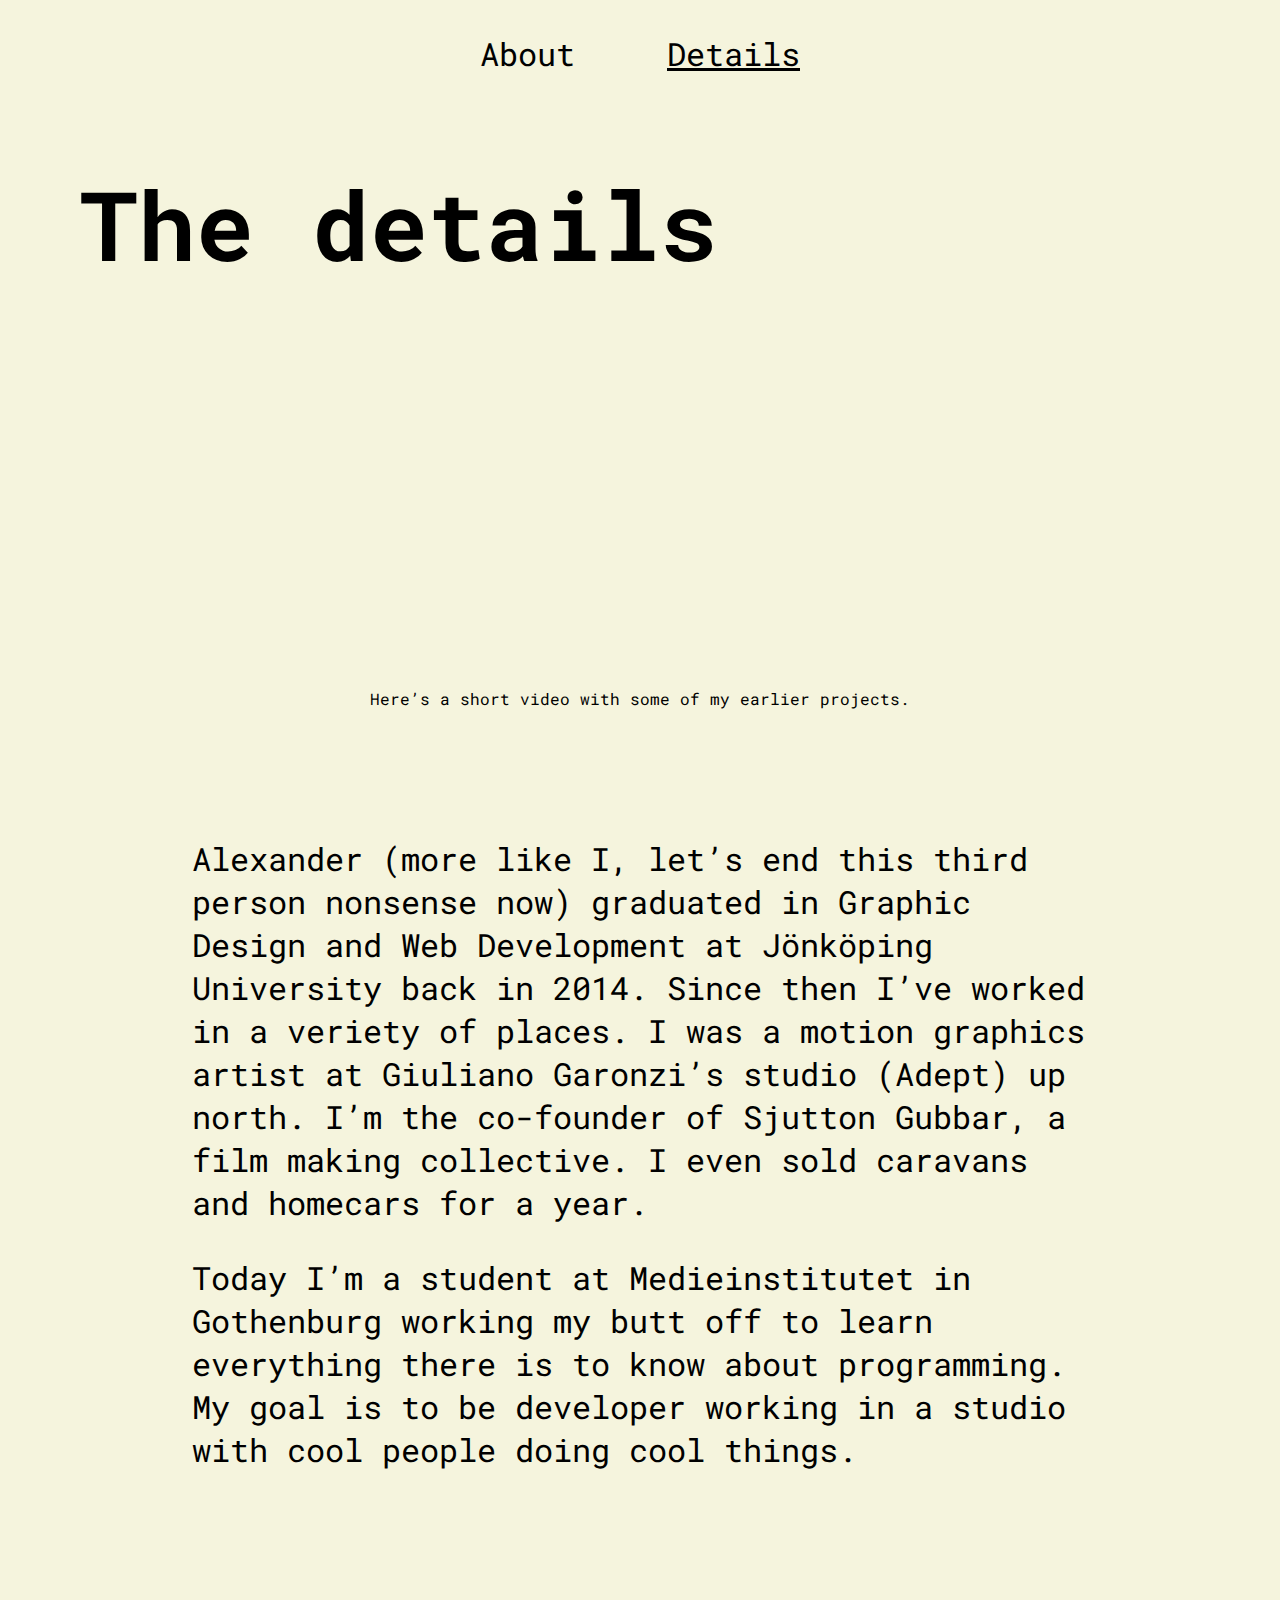
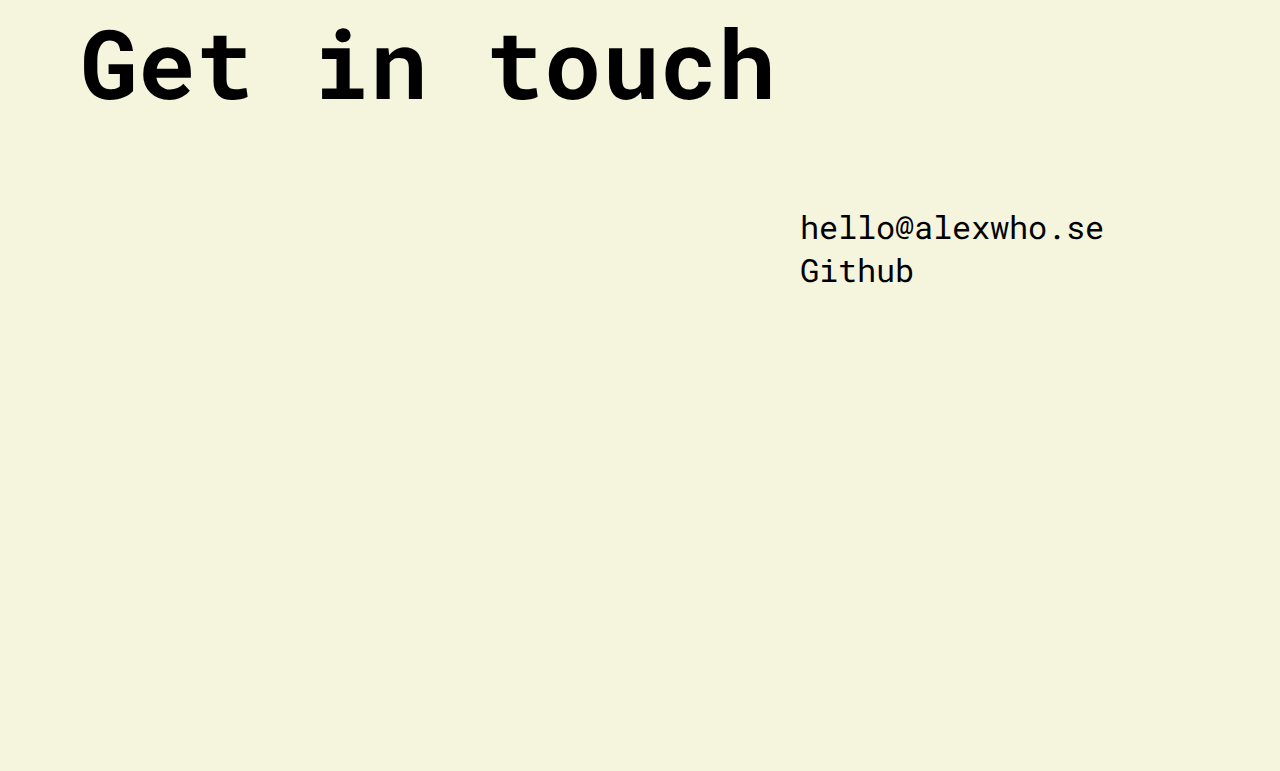
==== about.html @ ba2bb8c6 "Small fixes" ====
<!DOCTYPE html>
<html lang="en">
  <head>
    <meta charset="UTF-8" />
    <meta name="viewport" content="width=device-width, initial-scale=1" />
    <title>Alex who?</title>
    <link rel="stylesheet" href="style.css" />
    <link rel="stylesheet" href="mobile.css" />
    <link rel="stylesheet" href="tablet.css" />
    <link rel="stylesheet" href="desktop.css" />
    <link
      rel="stylesheet"
      href="https://fonts.googleapis.com/css2?family=Roboto+Mono:wght@300&display=swap"
      rel="stylesheet"
    />
    <script defer src="script.js"></script>
  </head>
  <body>
    <header class="flex small">
      <a href="index.html">About</a>
      <a class="underline" href="about.html">Details</a>
    </header>
    <h1 class="xlarge margin-left">The details</h1>
    <section class="center-text">
      <div style="padding: 10rem 10rem; position: relative" class="">
        <iframe
          src="https://player.vimeo.com/video/188693101?color=ffffff&title=0&byline=0&portrait=0"
          style="position: absolute; top: 0; left: 0; width: 100%; height: 100%"
          frameborder="0"
          allow="autoplay; fullscreen"
        ></iframe>
      </div>
      <script src="https://player.vimeo.com/api/player.js"></script>
    </section>

    <div class="center-text">
      <p>Here’s a short video with some of my earlier projects.</p>
    </div>
    <div class="bread-text">
      <p class="small">
        Alexander (more like I, let’s end this third person nonsense now)
        graduated in Graphic Design and Web Development at Jönköping University
        back in 2014. Since then I’ve worked in a veriety of places. I was a
        motion graphics artist at Giuliano Garonzi’s studio (Adept) up north.
        I’m the co-founder of Sjutton Gubbar, a film making collective. I even
        sold caravans and homecars for a year.
      </p>
      <p class="small">
        Today I’m a student at Medieinstitutet in Gothenburg working my butt off
        to learn everything there is to know about programming. My goal is to be
        developer working in a studio with cool people doing cool things.
      </p>
    </div>
    <h2 class="xlarge margin-left">Get in touch</h2>
    <span class="right medium">hello@alexwho.se</span><br />
    <a class="right medium" href="https://github.com/supertramps">Github</a>
    <div class="whitespace"></div>
  </body>
</html>
---- style.css ----
/* #region global CSS */
html {
  width: 100vw;
  /* overflow-x: hidden; */
}
body {
  margin: auto;
  font-family: "Roboto Mono", monospace;
  background-color: rgb(245, 244, 221);
  padding: 0;
  max-width: 60%;
  overflow-x: hidden;
}

header {
  max-width: 20rem;
  height: 4rem;
  justify-content: space-between;
  text-align: center;
  margin: auto;
  padding-top: 2rem;
}

a {
  text-decoration: none;
  color: black;
}

a:visited {
  text-decoration: none;
}
/* #endregion global CSS */

/*#region ID's */
#nameFixed {
  position: fixed;
  margin-top: 7rem;
  z-index: 2;
}

#nameUnFixed {
  margin-top: 7rem;
  margin-left: 1rem;
  z-index: 2;
}

#profile-picture-container {
  height: 37rem;
  width: 26rem;
  background-image: url(./assets/alexander.jpeg);
  background-size: cover;
  background-position-y: center;
  opacity: 60%;
  position: relative;
  bottom: 37rem;
  left: 5rem;
}

#details {
  margin-left: 5rem;
  z-index: 1;
}
/*#endregion ID's */

/* #region reusable classes */
.container {
  height: 40rem;
  width: 50rem;
  word-wrap: break-word;
  margin-top: 5rem;
  z-index: 1;
  position: relative;
  left: 20rem;
}

.center-text {
  text-align: center;
}

.margin-left {
  margin-left: 5rem;
}

.margin-top {
  margin-top: 10rem;
}

.flex {
  display: flex;
}

.column {
  flex-direction: column;
}

.space-between {
  justify-content: space-between;
}

.center {
  justify-content: center;
  align-items: center;
}

.end {
  align-items: flex-end;
}

.small {
  font-size: 1.75rem;
}

.medium {
  font-size: 2.25rem;
}

.medium-large {
  font-size: 3rem;
}

.large {
  font-size: 4rem;
}

.xlarge {
  font-size: 6rem;
}

.bread-text {
  padding: 5rem 20rem 10rem 20rem;
  margin-bottom: -10rem;
}

.right {
  left: 50rem;
  position: relative;
}

.whitespace {
  height: 210rem;
}

.margin-bot {
  margin-bottom: 20rem;
}

.underline {
  text-decoration-line: underline;
}

.hidden {
  opacity: 0;
}

.section {
  /* opacity: 1; */
  transition: opacity 1s ease;
}
/* #endregion reusable classes */
---- mobile.css ----
@media all and (max-width: 749px) {
  body {
    max-width: 100%;
  }

  /* #region ID's */
  #profile-picture-container {
    height: 20rem;
    width: 13rem;
    background-image: url(./assets/alexander.jpeg);
    background-size: cover;
    background-position-y: center;
    opacity: 60%;
    position: relative;
    bottom: 23rem;
    left: -5rem;
  }
  #nameUnFixed {
    margin-top: 7rem;
    margin-left: 10rem;
    z-index: 2;
  }
  #nameFixed {
    position: fixed;
    margin-left: 6%;
    margin-top: 7rem;
    z-index: 2;
  }
  /* #endregion ID's */

  /* #region reusable classes */
  /* #region font-sizing */
  .small {
    font-size: 1rem;
  }

  .medium {
    font-size: 1rem;
  }

  .large {
    font-size: 1.6rem;
  }

  .xlarge {
    font-size: 2rem;
  }

  .medium-large {
    font-size: 1rem;
  }
  /* #endregion font-sizing */

  .whitespace {
    height: 12rem;
  }

  .container {
    height: 20rem;
    width: 10rem;
    left: 6rem;
  }
  .margin-left {
    margin-left: 1rem;
  }

  .right {
    left: 2rem;
  }
  .bread-text {
    padding: 5rem 2rem 1rem 2rem;
    margin-bottom: 5rem;
  }
  /* #endregion reusable classes */
}
---- tablet.css ----
@media all and (min-width: 750px) and (max-width: 1800px) {
  body {
    max-width: 100%;
    /* background-color: sandybrown; */
  }

  /* #region ID's */
  #profile-picture-container {
    height: 25rem;
    width: 18rem;
    bottom: 30rem;
    left: 3rem;
  }
  #nameUnFixed {
    margin-left: 10rem;
  }
  #nameFixed {
    margin-left: 6%;
  }
  /* #endregion ID's */

  /* #region reusable classes */
  /* #region font-sizing */
  .small {
    font-size: 2rem;
  }

  .medium {
    font-size: 2rem;
  }

  .large {
    font-size: 3rem;
  }

  .medium-large {
    font-size: 2rem;
  }
  /* #endregion font-sizing */

  .whitespace {
    height: 30rem;
  }

  .container {
    height: 30rem;
    width: 25rem;
    word-wrap: break-word;
    margin-top: 5rem;
    z-index: 1;
    position: relative;
    left: 10rem;
  }
  .right {
    left: 50rem;
  }
  .bread-text {
    padding: 5rem 1rem 1rem 1rem;
    margin-bottom: 5rem;
    max-width: 70%;
    margin: auto;
  }
  .margin-left {
    margin-left: 5rem;
  }
  /* #endregion reusable classes */
}
---- desktop.css ----
@media screen and (min-width: 1801px) and (max-width: 2199px) {
  body {
    max-width: 80%;
    /* background-color: indianred; */
  }
  #nameUnFixed {
    margin-left: 20%;
  }

  #last-p {
    height: 20rem;
  }

  .whitespace {
    height: 13rem;
  }
}
@media screen and (min-width: 2200px) {
  #nameFixed {
    margin-left: 0rem;
  }
  .bread-text {
    max-width: 60%;
  }
  body {
    max-width: 50%;
    /* background-color: silver; */
  }
  .whitespace {
    height: 12rem;
  }
}

@media screen and (min-width: 3440px) {
  .whitespace {
    height: 69rem;
  }
  #nameFixed {
    margin-left: 1%;
  }
  body {
    max-width: 40%;
    /* background-color: gold; */
  }
}
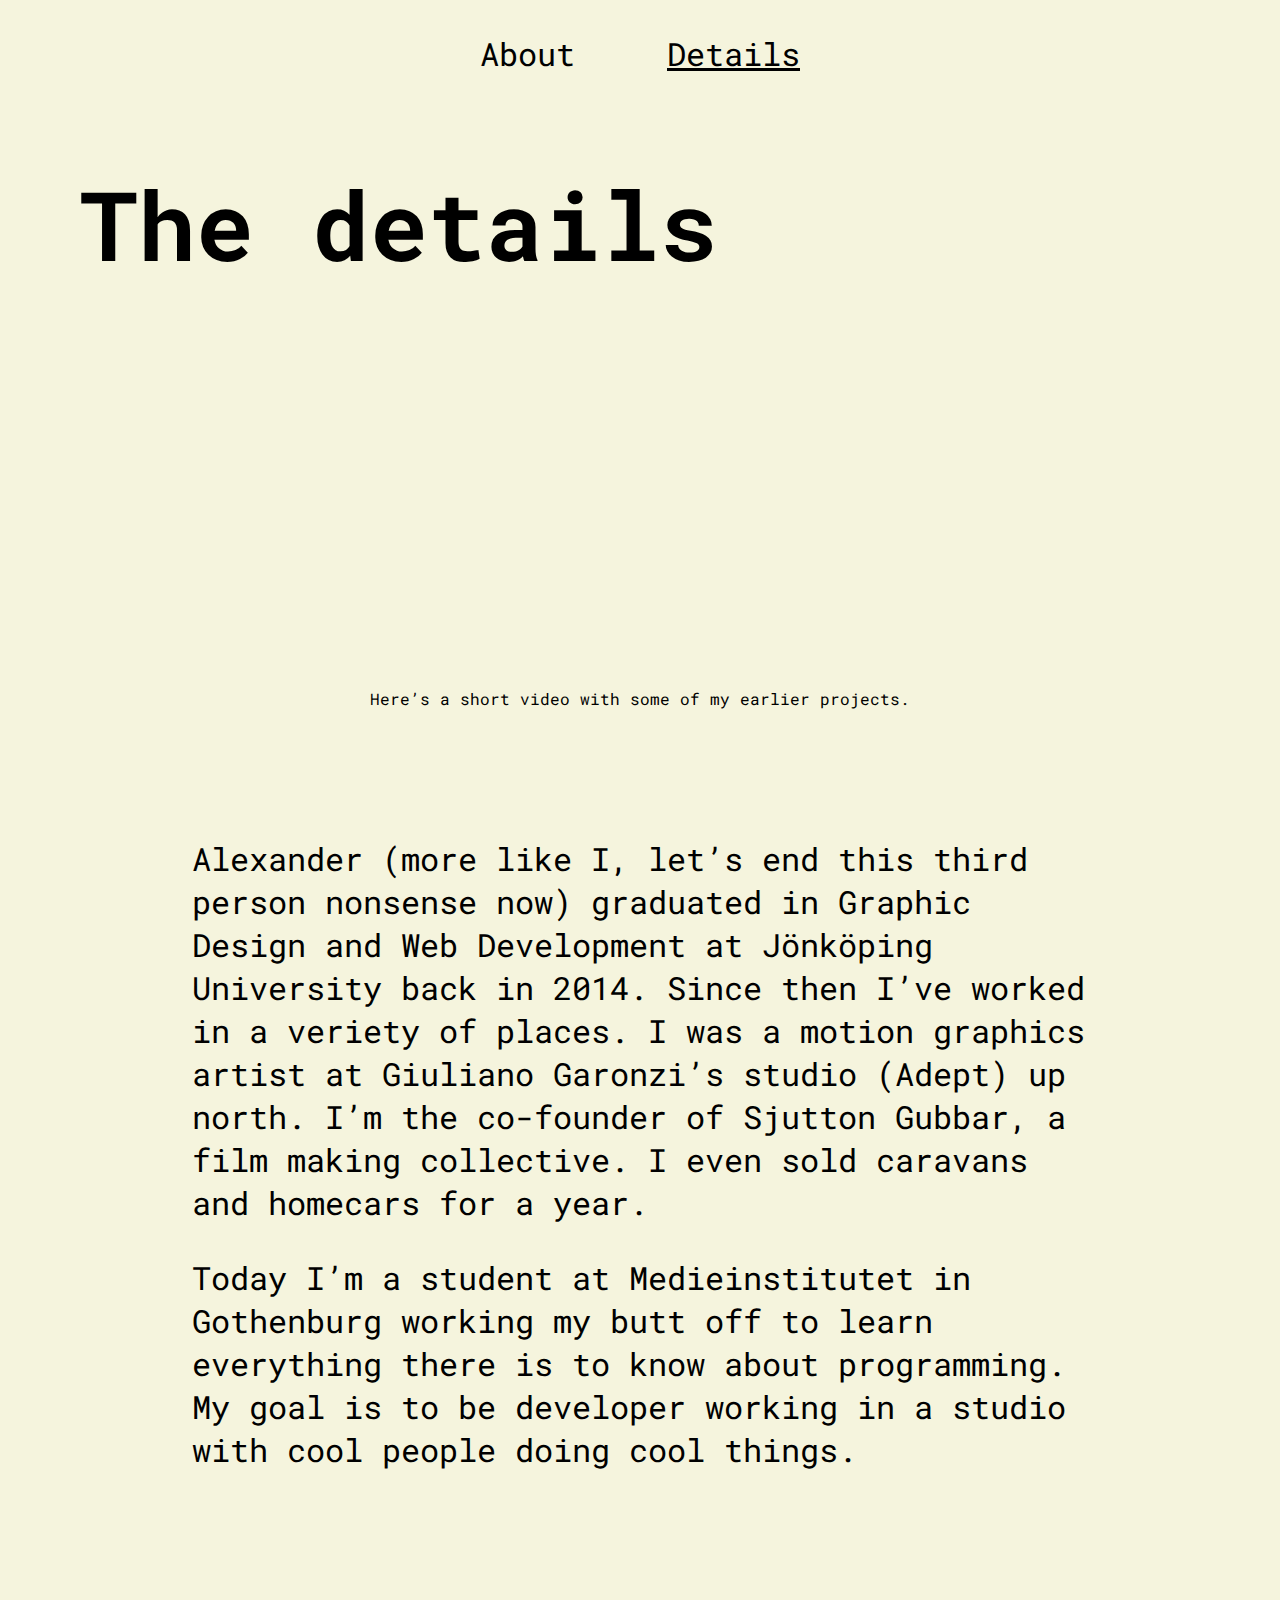
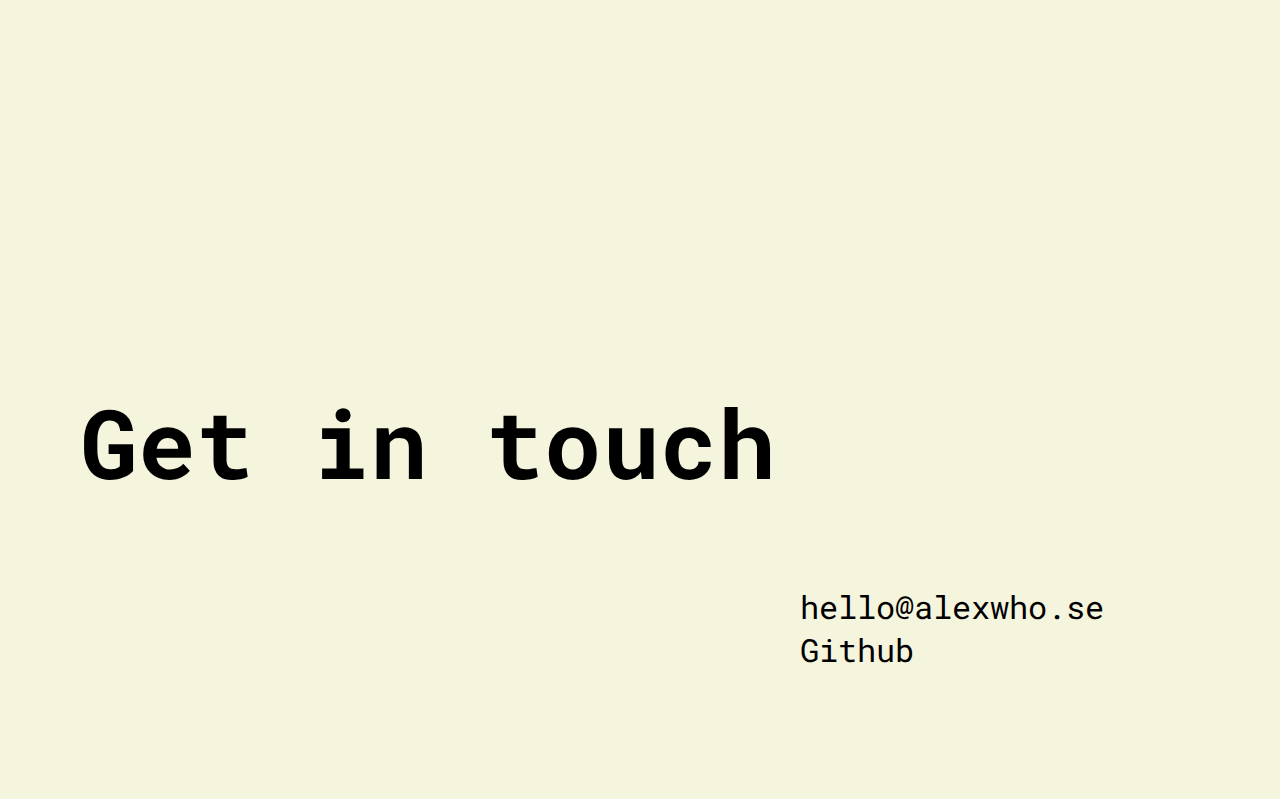
==== commit 42293eff: "Cleaned up the code" ====
--- a/about.html
+++ b/about.html
@@ -3,7 +3,7 @@
   <head>
     <meta charset="UTF-8" />
     <meta name="viewport" content="width=device-width, initial-scale=1" />
-    <title>Alex who?</title>
+    <title>Alex Me.</title>
     <link rel="stylesheet" href="style.css" />
     <link rel="stylesheet" href="mobile.css" />
     <link rel="stylesheet" href="tablet.css" />
@@ -22,7 +22,7 @@
     </header>
     <h1 class="xlarge margin-left">The details</h1>
     <section class="center-text">
-      <div style="padding: 10rem 10rem; position: relative" class="">
+      <div style="padding: 10rem 10rem; position: relative">
         <iframe
           src="https://player.vimeo.com/video/188693101?color=ffffff&title=0&byline=0&portrait=0"
           style="position: absolute; top: 0; left: 0; width: 100%; height: 100%"
@@ -51,6 +51,17 @@
         developer working in a studio with cool people doing cool things.
       </p>
     </div>
+    <!-- a spotify playlist -->
+    <div class="flex center">
+      <iframe
+        src="https://open.spotify.com/embed/playlist/6bgwdVtzTle7bGU2iGCVUJ"
+        width="300"
+        height="380"
+        frameborder="0"
+        allowtransparency="true"
+        allow="encrypted-media"
+      ></iframe>
+    </div>
     <h2 class="xlarge margin-left">Get in touch</h2>
     <span class="right medium">hello@alexwho.se</span><br />
     <a class="right medium" href="https://github.com/supertramps">Github</a>
--- a/style.css
+++ b/style.css
@@ -56,10 +56,10 @@
   left: 5rem;
 }
 
-#details {
-  margin-left: 5rem;
-  z-index: 1;
+#playlist {
+  align-items: center;
 }
+
 /*#endregion ID's */
 
 /* #region reusable classes */
@@ -153,7 +153,6 @@
 }
 
 .section {
-  /* opacity: 1; */
-  transition: opacity 1s ease;
+  transition: opacity 1.5s ease;
 }
 /* #endregion reusable classes */
--- a/tablet.css
+++ b/tablet.css
@@ -1,7 +1,6 @@
 @media all and (min-width: 750px) and (max-width: 1800px) {
   body {
     max-width: 100%;
-    /* background-color: sandybrown; */
   }
 
   /* #region ID's */
@@ -11,11 +10,13 @@
     bottom: 30rem;
     left: 3rem;
   }
+
+  #nameFixed {
+    margin-left: 6%;
+  }
+
   #nameUnFixed {
     margin-left: 10rem;
-  }
-  #nameFixed {
-    margin-left: 6%;
   }
   /* #endregion ID's */
 
@@ -29,17 +30,18 @@
     font-size: 2rem;
   }
 
+  .medium-large {
+    font-size: 2rem;
+  }
+
   .large {
     font-size: 3rem;
   }
 
-  .medium-large {
-    font-size: 2rem;
-  }
   /* #endregion font-sizing */
 
   .whitespace {
-    height: 30rem;
+    height: 8rem;
   }
 
   .container {
--- a/desktop.css
+++ b/desktop.css
@@ -1,7 +1,6 @@
 @media screen and (min-width: 1801px) and (max-width: 2199px) {
   body {
     max-width: 80%;
-    /* background-color: indianred; */
   }
   #nameUnFixed {
     margin-left: 20%;
@@ -24,7 +23,6 @@
   }
   body {
     max-width: 50%;
-    /* background-color: silver; */
   }
   .whitespace {
     height: 12rem;
@@ -40,6 +38,5 @@
   }
   body {
     max-width: 40%;
-    /* background-color: gold; */
   }
 }
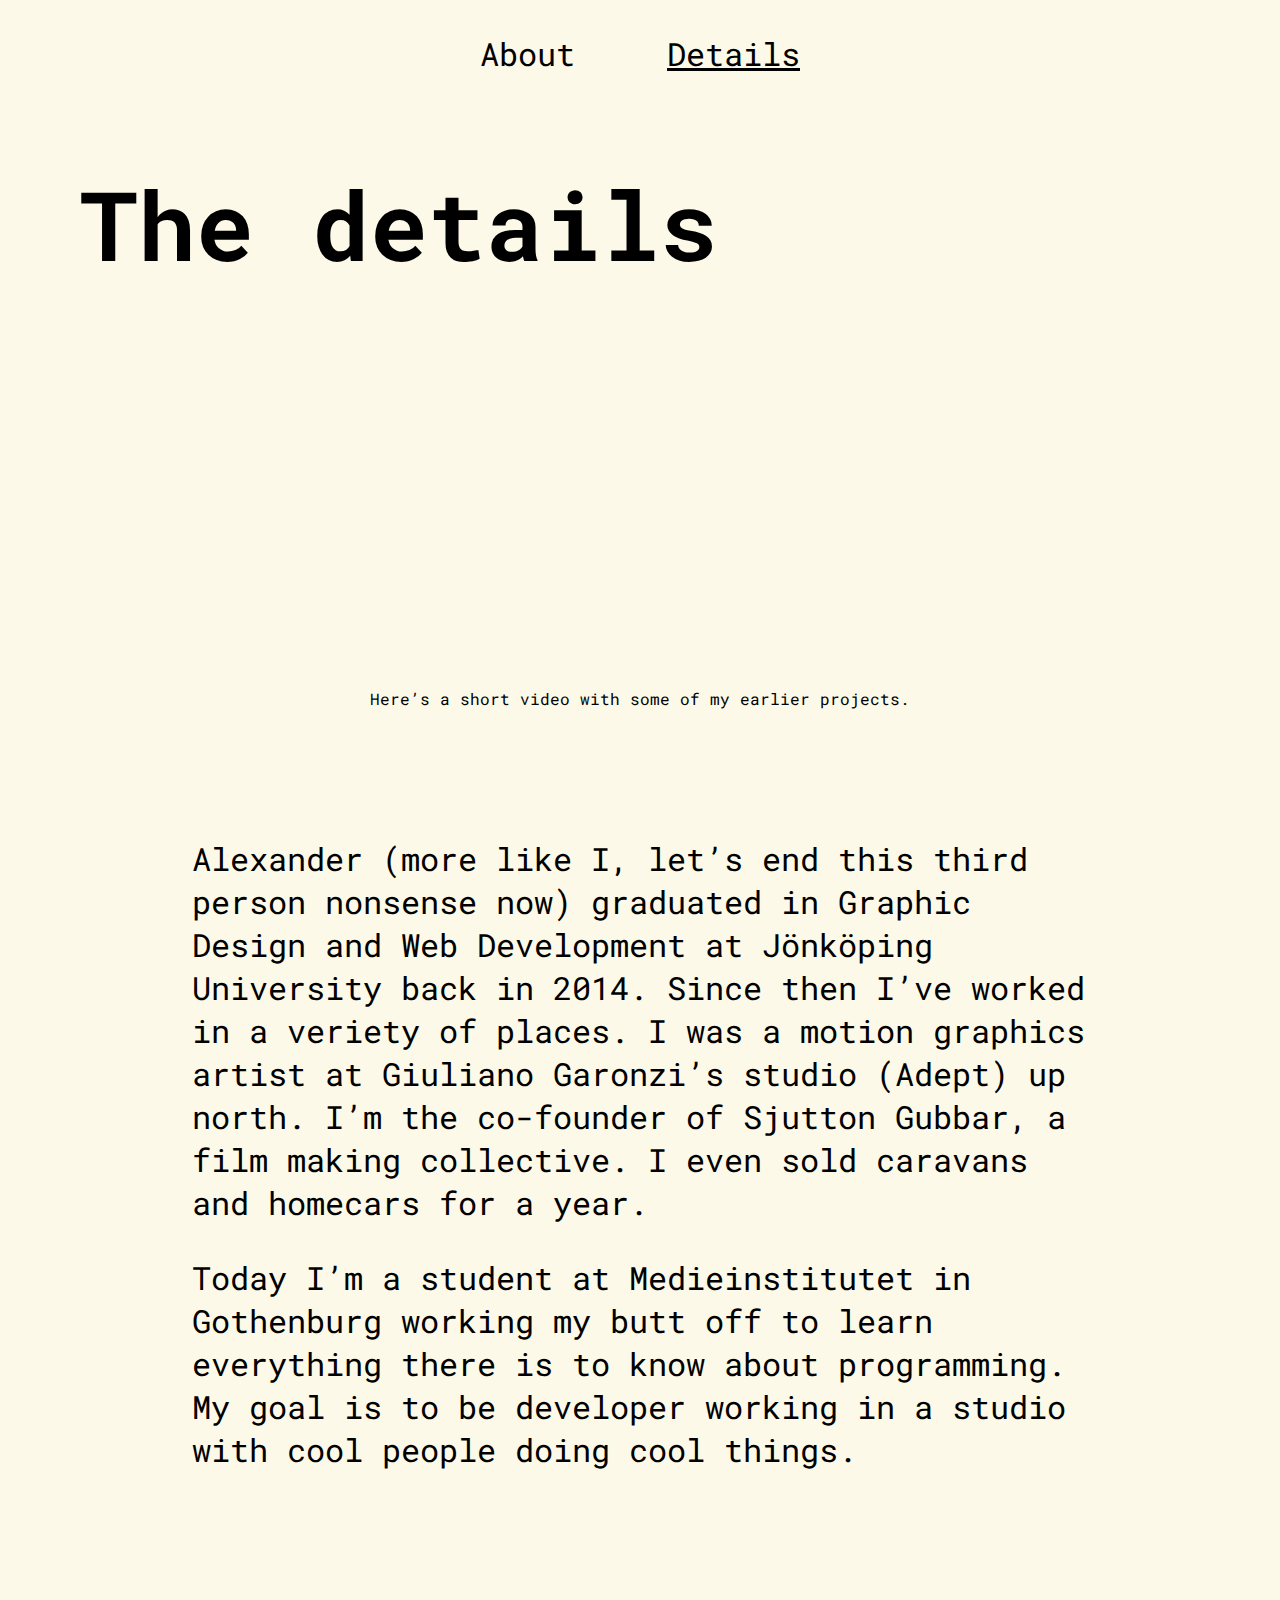
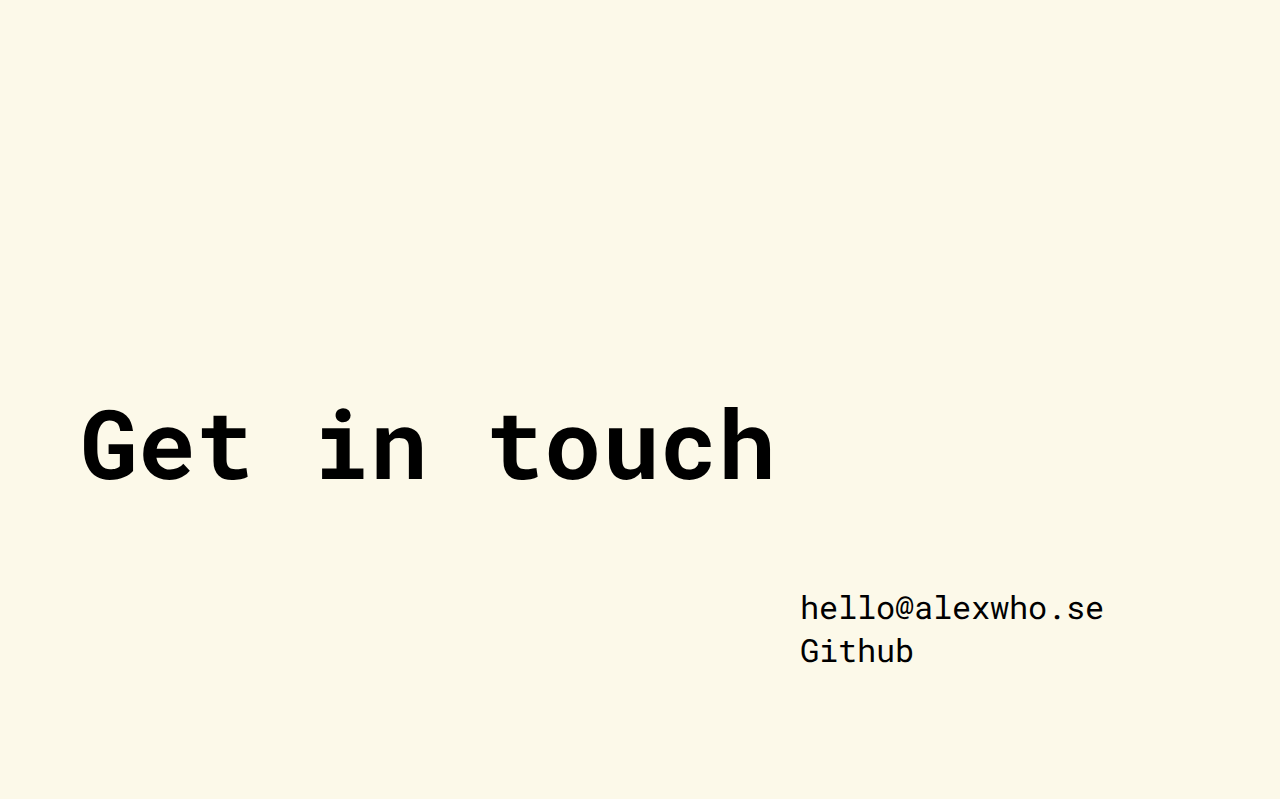
==== commit 3af92a2a: "Updated contact info" ====
--- a/about.html
+++ b/about.html
@@ -63,7 +63,8 @@
       ></iframe>
     </div>
     <h2 class="xlarge margin-left">Get in touch</h2>
-    <span class="right medium">hello@alexwho.se</span><br />
+    <a class="right medium" href="mailto:hello@alexwho.se">hello@alexwho.se</a
+    ><br />
     <a class="right medium" href="https://github.com/supertramps">Github</a>
     <div class="whitespace"></div>
   </body>
--- a/style.css
+++ b/style.css
@@ -6,7 +6,7 @@
 body {
   margin: auto;
   font-family: "Roboto Mono", monospace;
-  background-color: rgb(245, 244, 221);
+  background-color: rgb(252, 249, 233);
   padding: 0;
   max-width: 60%;
   overflow-x: hidden;
@@ -57,6 +57,7 @@
 }
 
 #playlist {
+  align-items: center;
   align-items: center;
 }
 
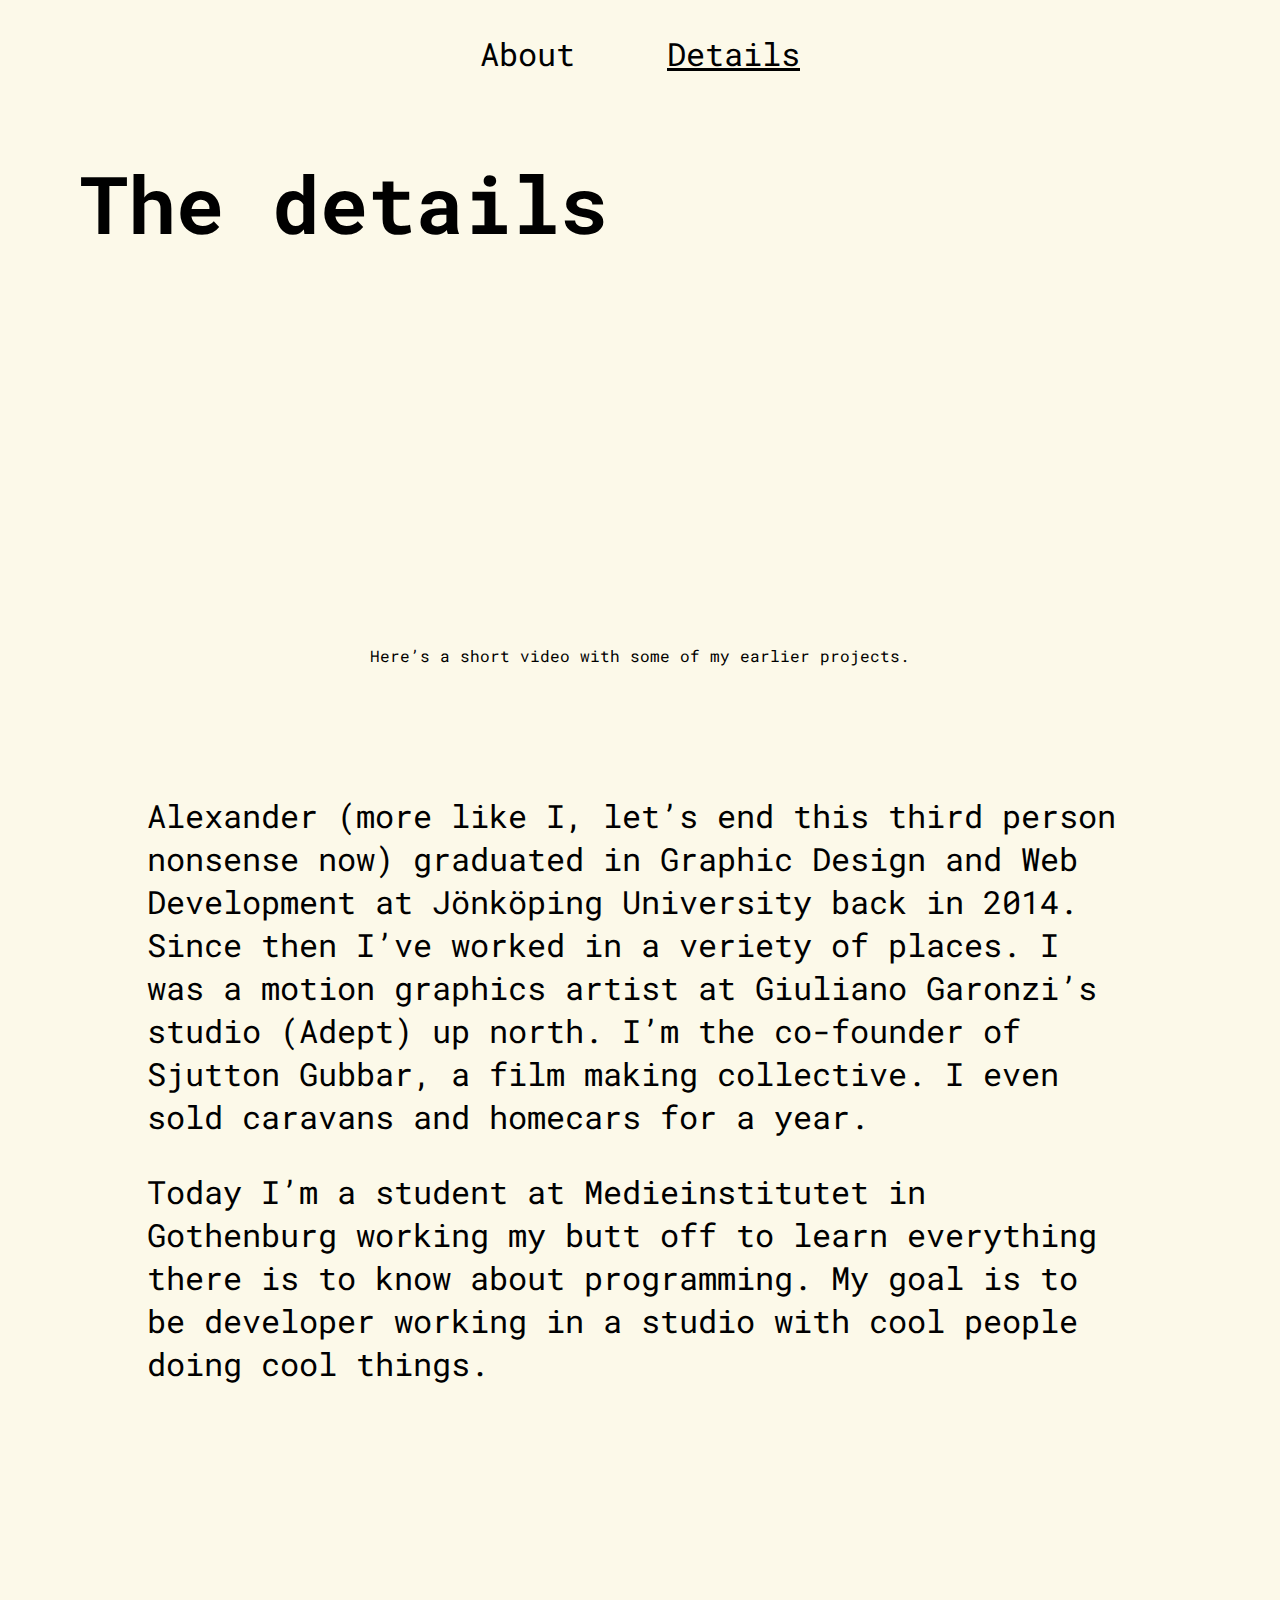
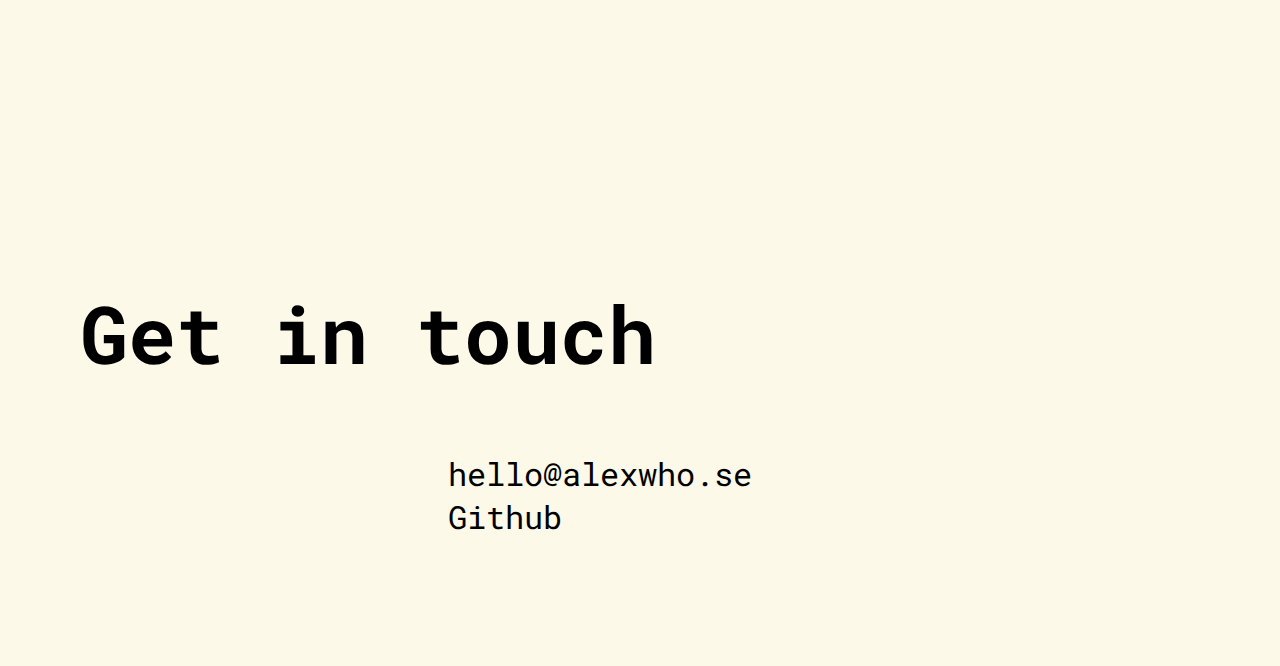
==== commit 165cd929: "Fixed mobile and tablet styling." ====
--- a/about.html
+++ b/about.html
@@ -21,7 +21,7 @@
       <a class="underline" href="about.html">Details</a>
     </header>
     <h1 class="xlarge margin-left">The details</h1>
-    <section class="center-text">
+    <section>
       <div style="padding: 10rem 10rem; position: relative">
         <iframe
           src="https://player.vimeo.com/video/188693101?color=ffffff&title=0&byline=0&portrait=0"
--- a/style.css
+++ b/style.css
@@ -1,15 +1,10 @@
 /* #region global CSS */
-html {
-  width: 100vw;
-  /* overflow-x: hidden; */
-}
 body {
   margin: auto;
   font-family: "Roboto Mono", monospace;
   background-color: rgb(252, 249, 233);
   padding: 0;
   max-width: 60%;
-  overflow-x: hidden;
 }
 
 header {
@@ -76,6 +71,7 @@
 
 .center-text {
   text-align: center;
+  margin: auto;
 }
 
 .margin-left {
@@ -124,7 +120,7 @@
 }
 
 .xlarge {
-  font-size: 6rem;
+  font-size: 5rem;
 }
 
 .bread-text {
--- a/mobile.css
+++ b/mobile.css
@@ -5,15 +5,15 @@
 
   /* #region ID's */
   #profile-picture-container {
-    height: 20rem;
-    width: 13rem;
+    height: 17rem;
+    width: 12rem;
     background-image: url(./assets/alexander.jpeg);
     background-size: cover;
     background-position-y: center;
     opacity: 60%;
     position: relative;
-    bottom: 23rem;
-    left: -5rem;
+    bottom: 18.5rem;
+    left: -2rem;
   }
   #nameUnFixed {
     margin-top: 7rem;
@@ -30,12 +30,13 @@
 
   /* #region reusable classes */
   /* #region font-sizing */
+
   .small {
-    font-size: 1rem;
+    font-size: 0.7rem;
   }
 
   .medium {
-    font-size: 1rem;
+    font-size: 0.7rem;
   }
 
   .large {
@@ -47,18 +48,23 @@
   }
 
   .medium-large {
-    font-size: 1rem;
+    font-size: 0.7rem;
   }
   /* #endregion font-sizing */
 
+  .center-text {
+    text-align: center;
+    max-width: 80%;
+  }
+
   .whitespace {
-    height: 12rem;
+    height: 14rem;
   }
 
   .container {
     height: 20rem;
-    width: 10rem;
-    left: 6rem;
+    width: 11rem;
+    left: 5rem;
   }
   .margin-left {
     margin-left: 1rem;
@@ -73,3 +79,37 @@
   }
   /* #endregion reusable classes */
 }
+
+@media all and (max-width: 350px) {
+  header {
+    max-width: 70%;
+  }
+
+  #profile-picture-container {
+    height: 15rem;
+    width: 9rem;
+    bottom: 16.5rem;
+    left: -1rem;
+  }
+
+  .medium-large {
+    font-size: 0.7rem;
+  }
+
+  .large {
+    font-size: 1.2rem;
+  }
+
+  .whitespace {
+    height: 0.2rem;
+  }
+
+  .container {
+    width: 10rem;
+    left: 4.3rem;
+  }
+
+  .bread-text {
+    padding: 1rem 2rem 1rem 2rem;
+  }
+}
--- a/tablet.css
+++ b/tablet.css
@@ -54,12 +54,12 @@
     left: 10rem;
   }
   .right {
-    left: 50rem;
+    left: 28rem;
   }
   .bread-text {
     padding: 5rem 1rem 1rem 1rem;
     margin-bottom: 5rem;
-    max-width: 70%;
+    max-width: 77%;
     margin: auto;
   }
   .margin-left {
--- a/desktop.css
+++ b/desktop.css
@@ -11,7 +11,7 @@
   }
 
   .whitespace {
-    height: 13rem;
+    height: 19rem;
   }
 }
 @media screen and (min-width: 2200px) {
@@ -25,13 +25,13 @@
     max-width: 50%;
   }
   .whitespace {
-    height: 12rem;
+    height: 22rem;
   }
 }
 
 @media screen and (min-width: 3440px) {
   .whitespace {
-    height: 69rem;
+    height: 74rem;
   }
   #nameFixed {
     margin-left: 1%;
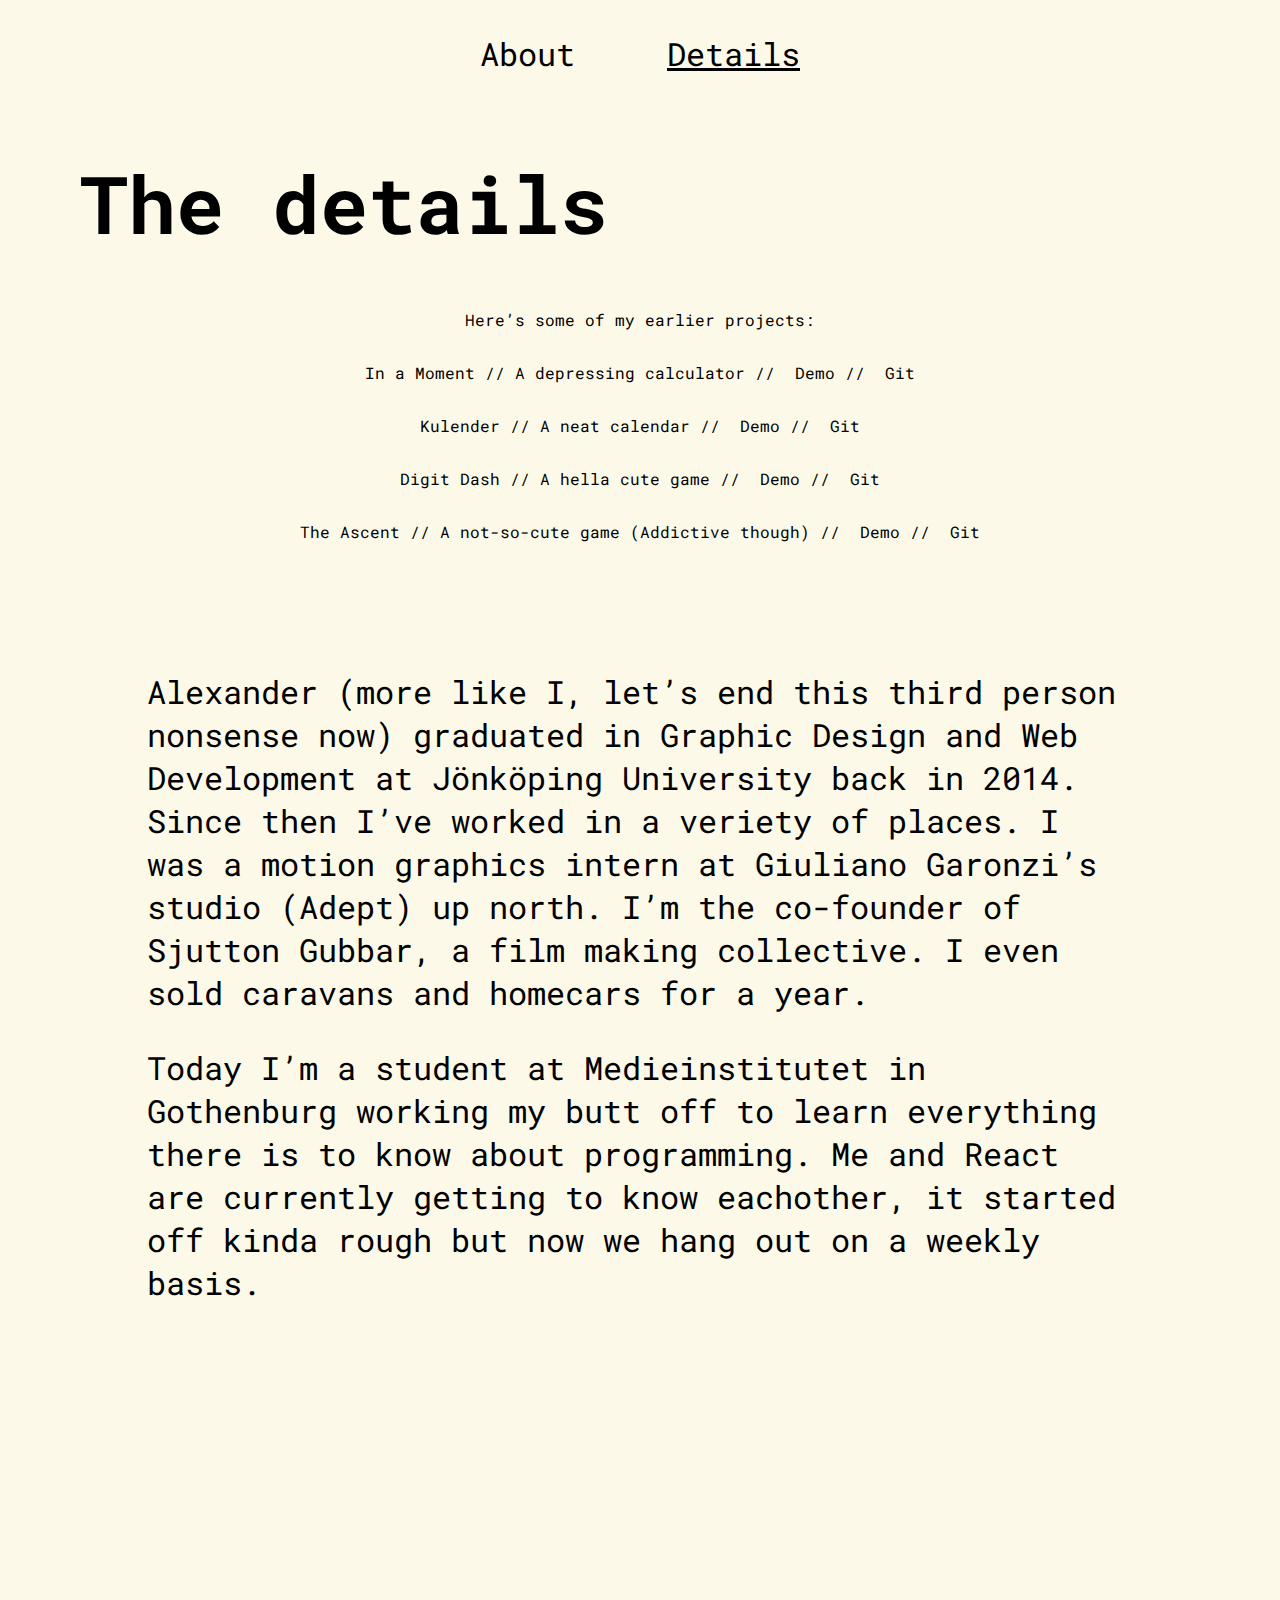
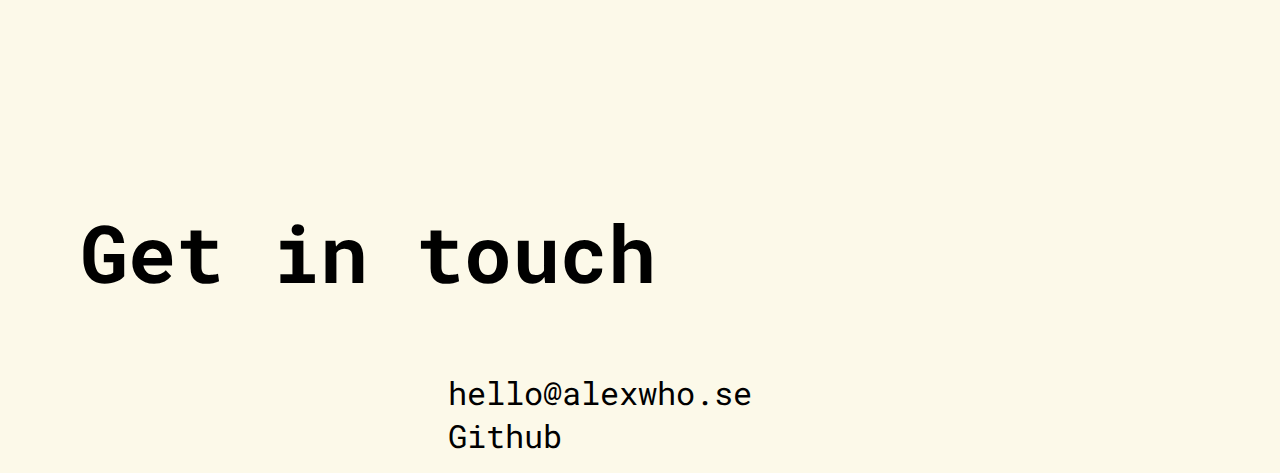
==== commit d76c741a: "Added some previous projects" ====
--- a/about.html
+++ b/about.html
@@ -20,35 +20,54 @@
       <a href="index.html">About</a>
       <a class="underline" href="about.html">Details</a>
     </header>
+
     <h1 class="xlarge margin-left">The details</h1>
-    <section>
-      <div style="padding: 10rem 10rem; position: relative">
-        <iframe
-          src="https://player.vimeo.com/video/188693101?color=ffffff&title=0&byline=0&portrait=0"
-          style="position: absolute; top: 0; left: 0; width: 100%; height: 100%"
-          frameborder="0"
-          allow="autoplay; fullscreen"
-        ></iframe>
-      </div>
-      <script src="https://player.vimeo.com/api/player.js"></script>
-    </section>
 
     <div class="center-text">
-      <p>Here’s a short video with some of my earlier projects.</p>
+      <p>Here’s some of my earlier projects:</p>
     </div>
+    <div class="cardContainer">
+      <div class="textFlex">
+        <p>In a Moment // A depressing calculator // &nbsp;</p>
+        <a href="https://supertramps.github.io/in-a-moment/">Demo // &nbsp;</a>
+        <a href="https://github.com/supertramps/in-a-moment">Git</a>
+      </div>
+
+      <div class="textFlex">
+        <p>Kulender // A neat calendar // &nbsp;</p>
+        <a href="https://supertramps.github.io/calendar/">Demo // &nbsp;</a>
+        <a href="https://github.com/supertramps/calendar">Git</a>
+      </div>
+
+      <div class="textFlex">
+        <p>Digit Dash // A hella cute game // &nbsp;</p>
+        <a href="https://vibrant-engelbart-e41f91.netlify.app/"
+          >Demo // &nbsp;</a
+        >
+        <a href="https://github.com/supertramps/digit-dash">Git</a>
+      </div>
+
+      <div class="textFlex">
+        <p>The Ascent // A not-so-cute game (Addictive though) // &nbsp;</p>
+        <a href="https://the-ascent.netlify.app/index.html">Demo // &nbsp;</a>
+        <a href="https://github.com/supertramps/The-Ascent">Git</a>
+      </div>
+    </div>
+
     <div class="bread-text">
       <p class="small">
         Alexander (more like I, let’s end this third person nonsense now)
         graduated in Graphic Design and Web Development at Jönköping University
         back in 2014. Since then I’ve worked in a veriety of places. I was a
-        motion graphics artist at Giuliano Garonzi’s studio (Adept) up north.
+        motion graphics intern at Giuliano Garonzi’s studio (Adept) up north.
         I’m the co-founder of Sjutton Gubbar, a film making collective. I even
         sold caravans and homecars for a year.
       </p>
       <p class="small">
         Today I’m a student at Medieinstitutet in Gothenburg working my butt off
-        to learn everything there is to know about programming. My goal is to be
-        developer working in a studio with cool people doing cool things.
+        to learn everything there is to know about programming. Me and React are
+        currently getting to know eachother, it started off kinda rough but now
+        we hang out on a weekly basis.
       </p>
     </div>
     <!-- a spotify playlist -->
--- a/style.css
+++ b/style.css
@@ -57,6 +57,17 @@
 }
 
 /*#endregion ID's */
+
+.cardContainer {
+  display: flex;
+  flex-direction: column;
+  align-items: center;
+}
+
+.textFlex {
+  display: flex;
+  align-items: center;
+}
 
 /* #region reusable classes */
 .container {
--- a/mobile.css
+++ b/mobile.css
@@ -1,6 +1,17 @@
 @media all and (max-width: 749px) {
   body {
     max-width: 100%;
+  }
+
+  .cardContainer {
+    flex-wrap: wrap;
+    margin: auto;
+  }
+
+  .textFlex {
+    display: flex;
+    align-items: center;
+    font-size: 0.55rem;
   }
 
   /* #region ID's */
@@ -101,7 +112,7 @@
   }
 
   .whitespace {
-    height: 0.2rem;
+    height: 8rem;
   }
 
   .container {
@@ -112,4 +123,19 @@
   .bread-text {
     padding: 1rem 2rem 1rem 2rem;
   }
+
+  .cardContainer {
+    flex-wrap: wrap;
+    margin: auto;
+  }
+
+  .textFlex {
+    display: flex;
+    align-items: center;
+    font-size: 0.45rem;
+  }
+
+  iFrame {
+    display: none;
+  }
 }
--- a/tablet.css
+++ b/tablet.css
@@ -41,7 +41,7 @@
   /* #endregion font-sizing */
 
   .whitespace {
-    height: 8rem;
+    height: 1rem;
   }
 
   .container {
--- a/desktop.css
+++ b/desktop.css
@@ -11,7 +11,7 @@
   }
 
   .whitespace {
-    height: 19rem;
+    height: 28rem;
   }
 }
 @media screen and (min-width: 2200px) {
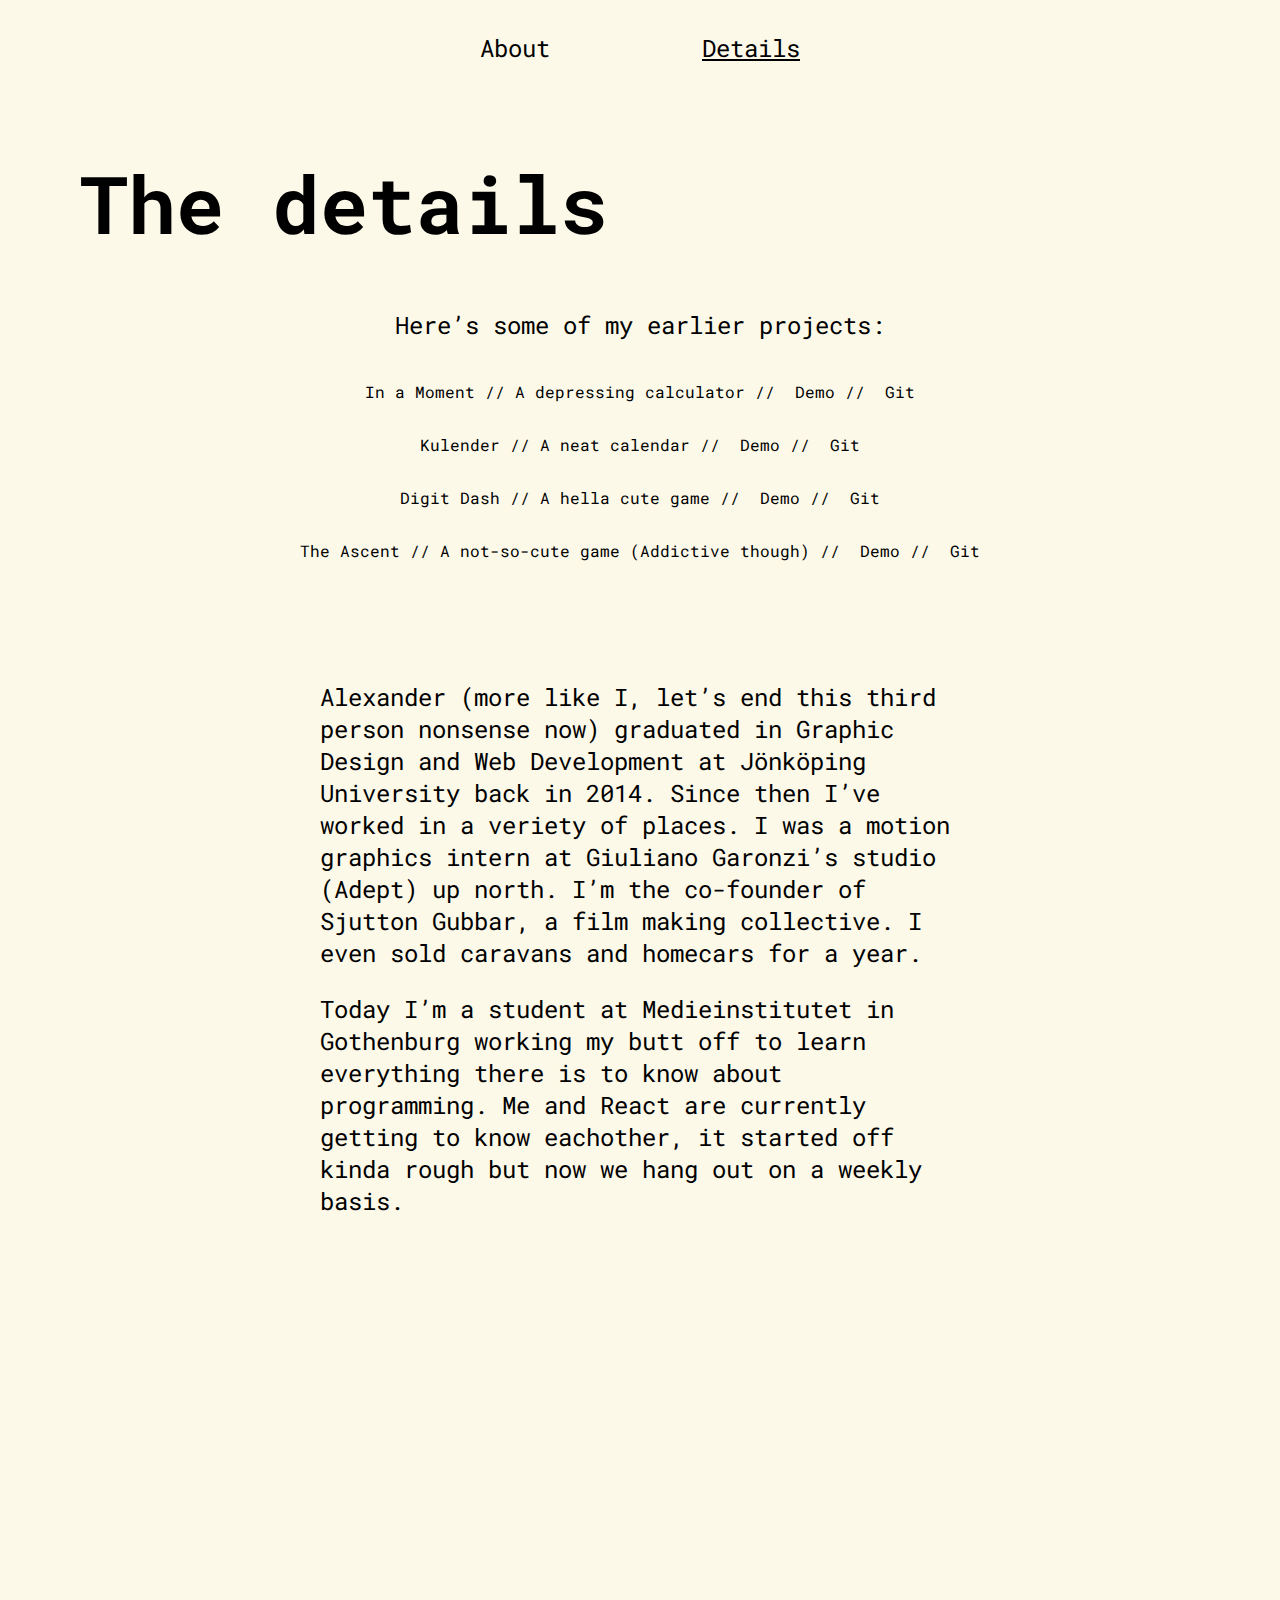
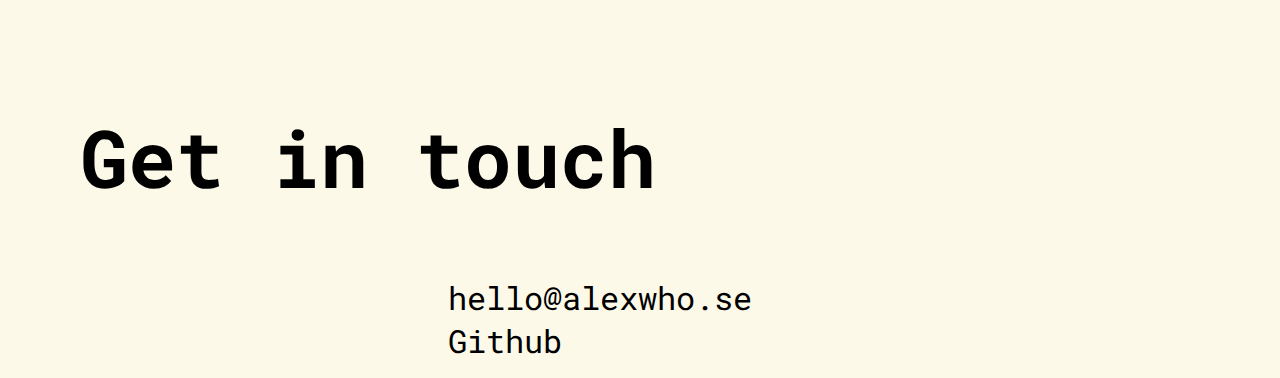
==== commit 00f0c8d2: "updated font size" ====
--- a/about.html
+++ b/about.html
@@ -24,33 +24,47 @@
     <h1 class="xlarge margin-left">The details</h1>
 
     <div class="center-text">
-      <p>Here’s some of my earlier projects:</p>
+      <p class="small">Here’s some of my earlier projects:</p>
     </div>
     <div class="cardContainer">
       <div class="textFlex">
         <p>In a Moment // A depressing calculator // &nbsp;</p>
-        <a href="https://supertramps.github.io/in-a-moment/">Demo // &nbsp;</a>
-        <a href="https://github.com/supertramps/in-a-moment">Git</a>
+        <a href="https://supertramps.github.io/in-a-moment/" target="_blank"
+          >Demo // &nbsp;</a
+        >
+        <a href="https://github.com/supertramps/in-a-moment" target="_blank"
+          >Git</a
+        >
       </div>
 
       <div class="textFlex">
         <p>Kulender // A neat calendar // &nbsp;</p>
-        <a href="https://supertramps.github.io/calendar/">Demo // &nbsp;</a>
-        <a href="https://github.com/supertramps/calendar">Git</a>
+        <a href="https://supertramps.github.io/calendar/" target="_blank"
+          >Demo // &nbsp;</a
+        >
+        <a href="https://github.com/supertramps/calendar" target="_blank"
+          >Git</a
+        >
       </div>
 
       <div class="textFlex">
         <p>Digit Dash // A hella cute game // &nbsp;</p>
-        <a href="https://vibrant-engelbart-e41f91.netlify.app/"
+        <a href="https://vibrant-engelbart-e41f91.netlify.app/" target="_blank"
           >Demo // &nbsp;</a
         >
-        <a href="https://github.com/supertramps/digit-dash">Git</a>
+        <a href="https://github.com/supertramps/digit-dash" target="_blank"
+          >Git</a
+        >
       </div>
 
       <div class="textFlex">
         <p>The Ascent // A not-so-cute game (Addictive though) // &nbsp;</p>
-        <a href="https://the-ascent.netlify.app/index.html">Demo // &nbsp;</a>
-        <a href="https://github.com/supertramps/The-Ascent">Git</a>
+        <a href="https://the-ascent.netlify.app/index.html" target="_blank"
+          >Demo // &nbsp;</a
+        >
+        <a href="https://github.com/supertramps/The-Ascent" target="_blank"
+          >Git</a
+        >
       </div>
     </div>
 
--- a/tablet.css
+++ b/tablet.css
@@ -23,7 +23,7 @@
   /* #region reusable classes */
   /* #region font-sizing */
   .small {
-    font-size: 2rem;
+    font-size: 1.5rem;
   }
 
   .medium {
@@ -59,7 +59,7 @@
   .bread-text {
     padding: 5rem 1rem 1rem 1rem;
     margin-bottom: 5rem;
-    max-width: 77%;
+    max-width: 50%;
     margin: auto;
   }
   .margin-left {
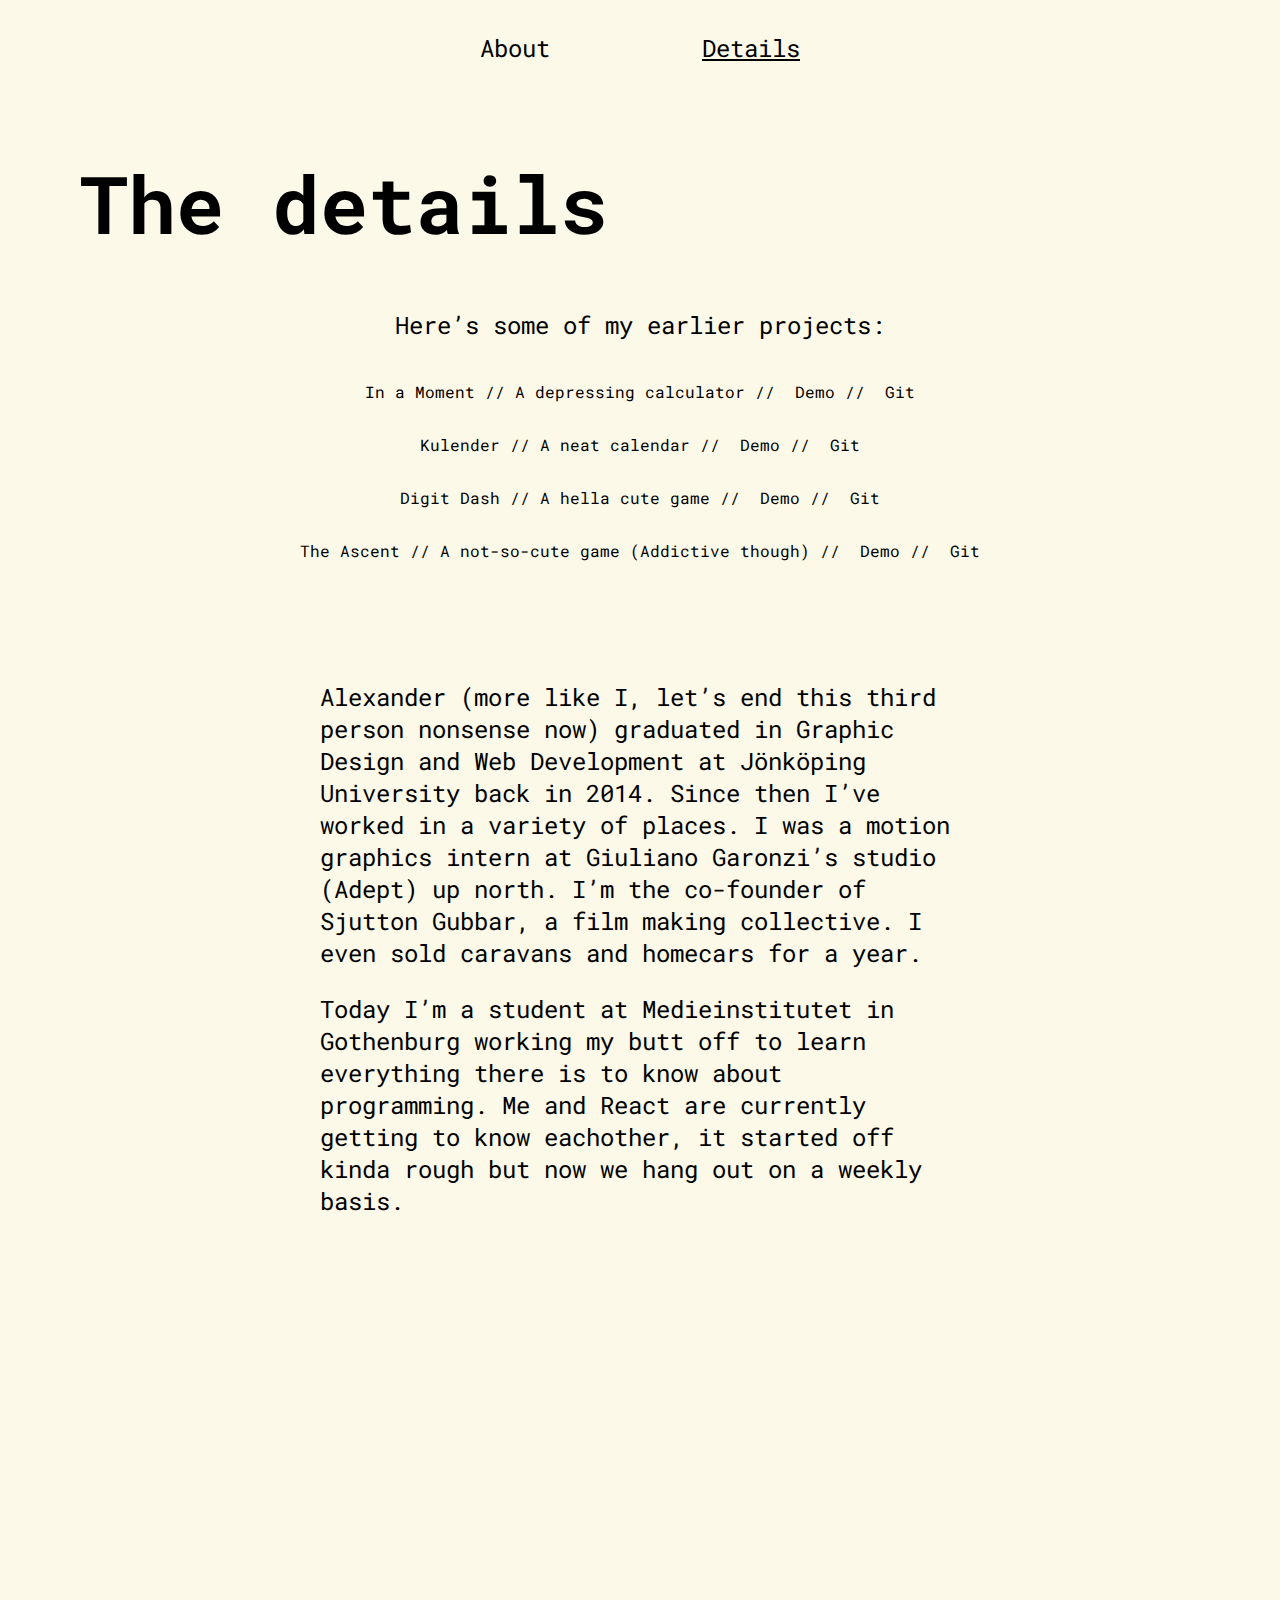
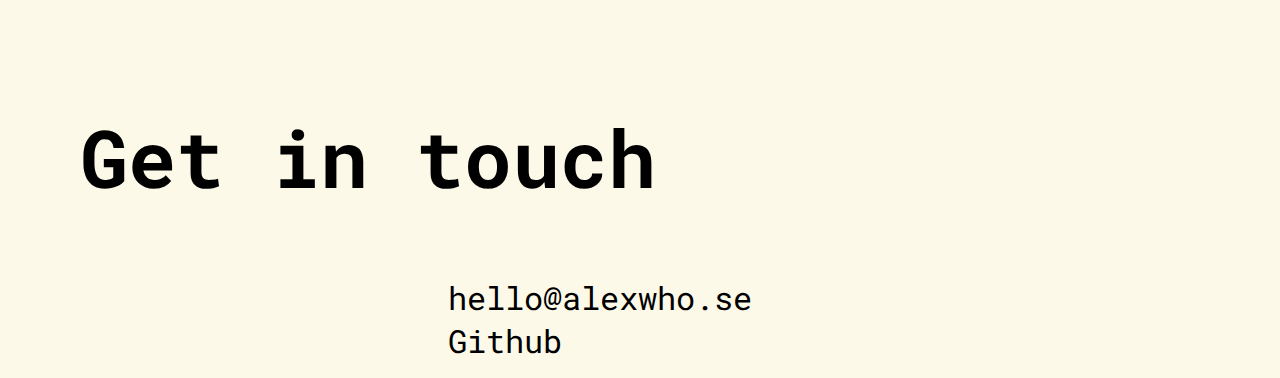
==== commit 5e59039d: "fixed a typo." ====
--- a/about.html
+++ b/about.html
@@ -72,7 +72,7 @@
       <p class="small">
         Alexander (more like I, let’s end this third person nonsense now)
         graduated in Graphic Design and Web Development at Jönköping University
-        back in 2014. Since then I’ve worked in a veriety of places. I was a
+        back in 2014. Since then I’ve worked in a variety of places. I was a
         motion graphics intern at Giuliano Garonzi’s studio (Adept) up north.
         I’m the co-founder of Sjutton Gubbar, a film making collective. I even
         sold caravans and homecars for a year.
